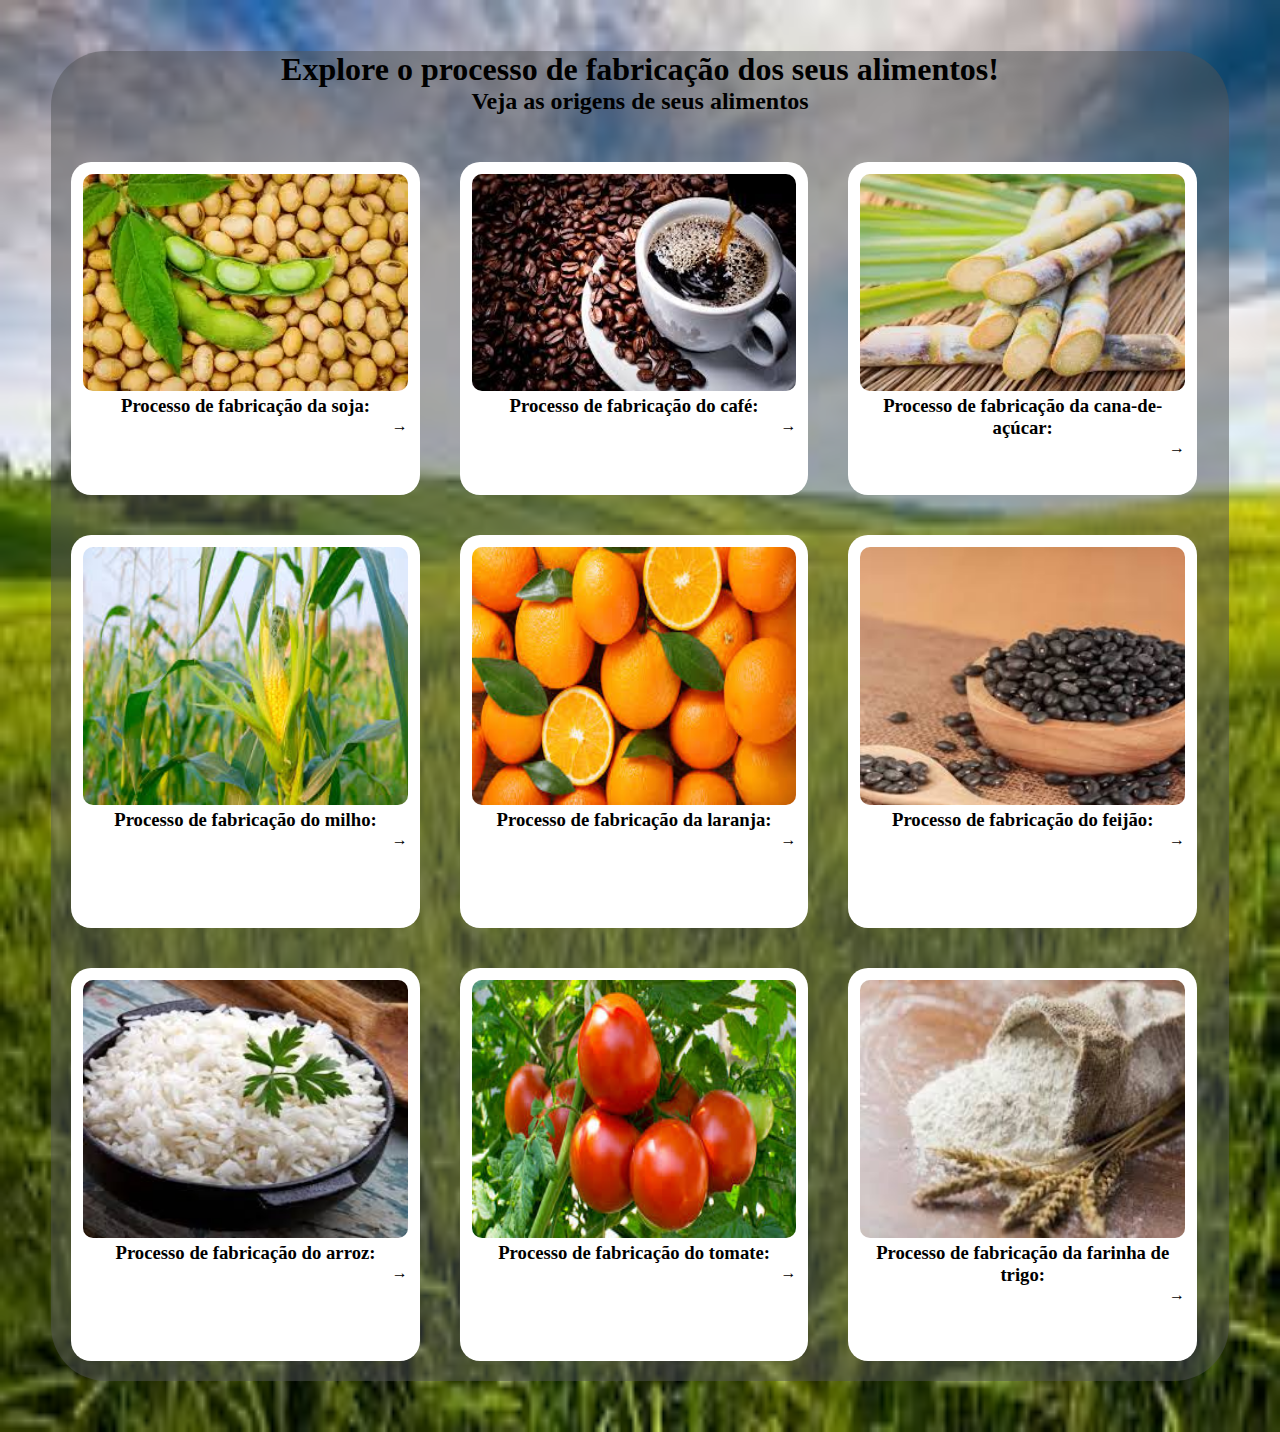
==== index.html @ d68f98e9 "n" ====
<!DOCTYPE html>
<html lang="pt-br">

<head>
    <meta charset="UTF-8">
    <meta name="viewport" content="width=device-width, initial-scale=1.0">
    <link rel="stylesheet" href="style.css">
    <title>Agrinho</title>
    <link rel="preconnect" href="https://fonts.googleapis.com">
    <link rel="preconnect" href="https://fonts.gstatic.com" crossorigin>
    <link href="https://fonts.googleapis.com/css2?family=Italiana&display=swap" rel="stylesheet">
</head>
<header>
    <h1>Explore o processo de fabricação dos seus alimentos!</h1>
    <h2>Veja as origens de seus alimentos </h2>
</header>

<body>


    <section>
        <div>
        <img class="soja" src="soja.webp" alt="imagem de uma soja">
            <h3>Processo de fabricação da soja:</h3>
            <p class="lado">
                <a class="link" href="soja.html">→</a>
            </p>
        </div>

        <div>
        <img class="café" src="cafe.jpg" alt="imagem de um café">
            <h3>Processo de fabricação do café:</h3>
            <p class="lado">
                <a class="link" href="cafe.html">→</a>
            </p>
        </div>

        <div>
        <img class="cana" src="cana.jpg" alt="imagem de cana-de-açúcar">
            <h3>Processo de fabricação da cana-de-açúcar:</h3>
            <p class="lado">
                <a class="link" href="cana.html">→</a>
            </p>
        </div>

        <div>
        <img class="milho" src="milho.jpg" alt="imagem de um milho">
            <h3>Processo de fabricação do milho:</h3>
            <p class="lado">
                <a class="link" href="milho.html">→</a>
            </p>
        </div>

        <div>
        <img class="laranja" src="laranja.jpg" alt="imagem de uma laranja">
            <h3>Processo de fabricação da laranja:</h3>
            <p class="lado">
                <a class="link" href="larai.html">→</a>
            </p>
        </div>

        <div>
        <img class="feijão" src="feijao.jpg" alt="imagem de um feilão">
            <h3>Processo de fabricação do feijão:</h3>
            <p class="lado">
                <a class="link" href="feijin.html">→</a>
            </p>
        </div>

        <div>
        <img class="arroz" src="arroz.jpg" alt="imagem de um arroz">
            <h3>Processo de fabricação do arroz:</h3>
            <p class="lado">
                <a class="link" href="arroz.html">→</a>
            </p>
        </div>

        <div>
        <img class="tomate" src="tomate.jpg" alt="imagem de um tomate">
            <h3>Processo de fabricação do tomate:</h3>
            <p class="lado">
                <a class="link" href="tomatin.html">→</a>
            </p>
        </div>

        <div>
        <img class="farinha" src="farinha.jpg" alt="imagem de uma farinha">
            <h3>Processo de fabricação da farinha de trigo:</h3>
            <p class="lado">
                <a class="link" href="farinha.html">→</a>
            </p>
            
        </div>
        


    </section>


</body>

</html>
---- style.css ----
*{
margin: 0%;
padding: 0%;
box-sizing: border-box;
}
body{
   background-image: url(campo.jpg);
   background-size: 100% 100%;
}

header{
    text-align: center;
    background-color: rgb(82 83 85 / 50%);
    margin: 4%;
    margin-bottom: 0;
    border-radius: 55px 55px 0 0;
}
section{
    text-align: center;
    background-color: rgb(82 83 85 / 50%);
    margin: 4%;
    margin-top: 0;
    border-radius: 0 0 55px 55px;
    display: grid;
    grid-template-columns: 33% 33% 33%;
    padding-top: 27px; 
}

div{
    background-color: white;
    border-radius: 20px;
    padding: 12px;
    margin: 20px;
    grid-template-columns: 50% 50%
}
img{
width: 100%;
height: 70%;
border-radius: 10px;
}

.link{
    text-decoration: none;
    color: black;
}

.lado{
    text-align: end;
}
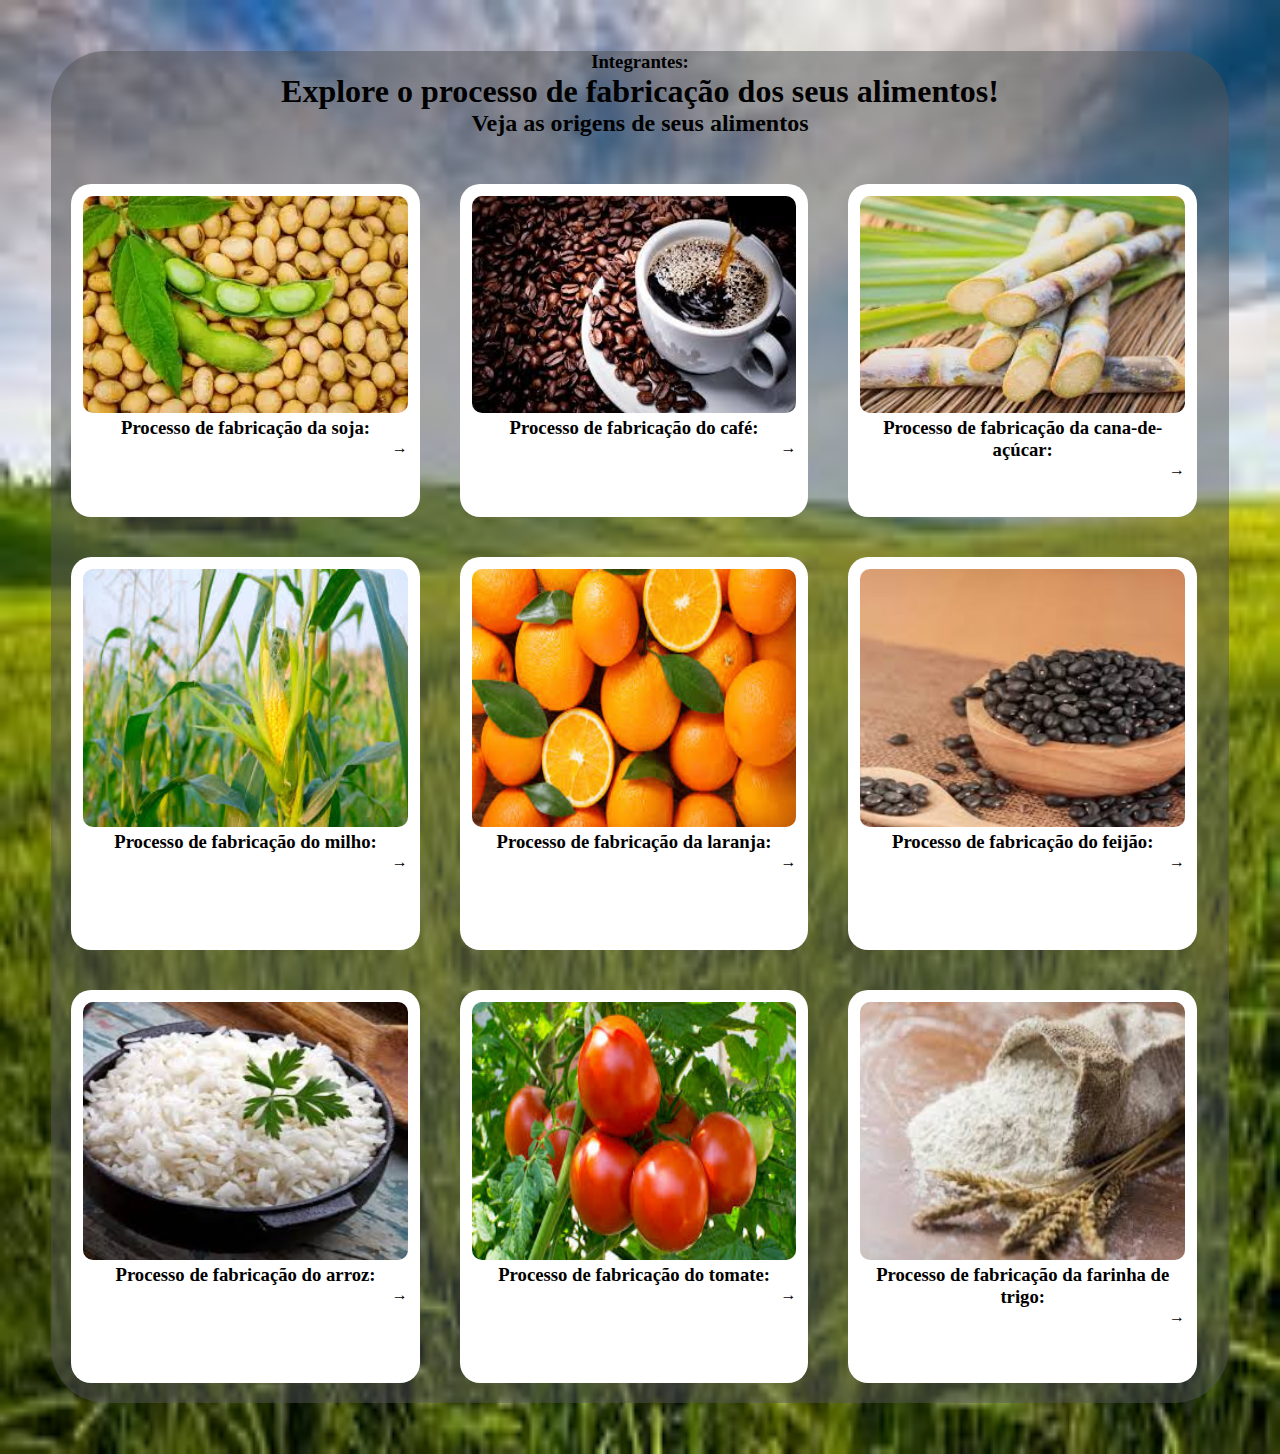
==== commit e5d1d464: "b" ====
--- a/index.html
+++ b/index.html
@@ -11,8 +11,10 @@
     <link href="https://fonts.googleapis.com/css2?family=Italiana&display=swap" rel="stylesheet">
 </head>
 <header>
+    <h3>Integrantes:</h3>
     <h1>Explore o processo de fabricação dos seus alimentos!</h1>
     <h2>Veja as origens de seus alimentos </h2>
+
 </header>
 
 <body>
--- a/style.css
+++ b/style.css
@@ -5,7 +5,7 @@
 }
 body{
    background-image: url(campo.jpg);
-   background-size: 100% 100%;
+   background-size: 100%;
 }
 
 header{
@@ -21,8 +21,6 @@
     margin: 4%;
     margin-top: 0;
     border-radius: 0 0 55px 55px;
-    display: grid;
-    grid-template-columns: 33% 33% 33%;
     padding-top: 27px; 
 }
 
@@ -34,7 +32,7 @@
     grid-template-columns: 50% 50%
 }
 img{
-width: 100%;
+width: 80%;
 height: 70%;
 border-radius: 10px;
 }
@@ -50,3 +48,20 @@
 
 
 
+
+
+
+@media screen and (min-width:700px){
+    body{
+        background-size: 100% 100%;
+     }
+
+     section{
+        display: grid;
+    grid-template-columns: 33% 33% 33%;
+     }
+
+     img{
+        width: 100%;
+     }
+}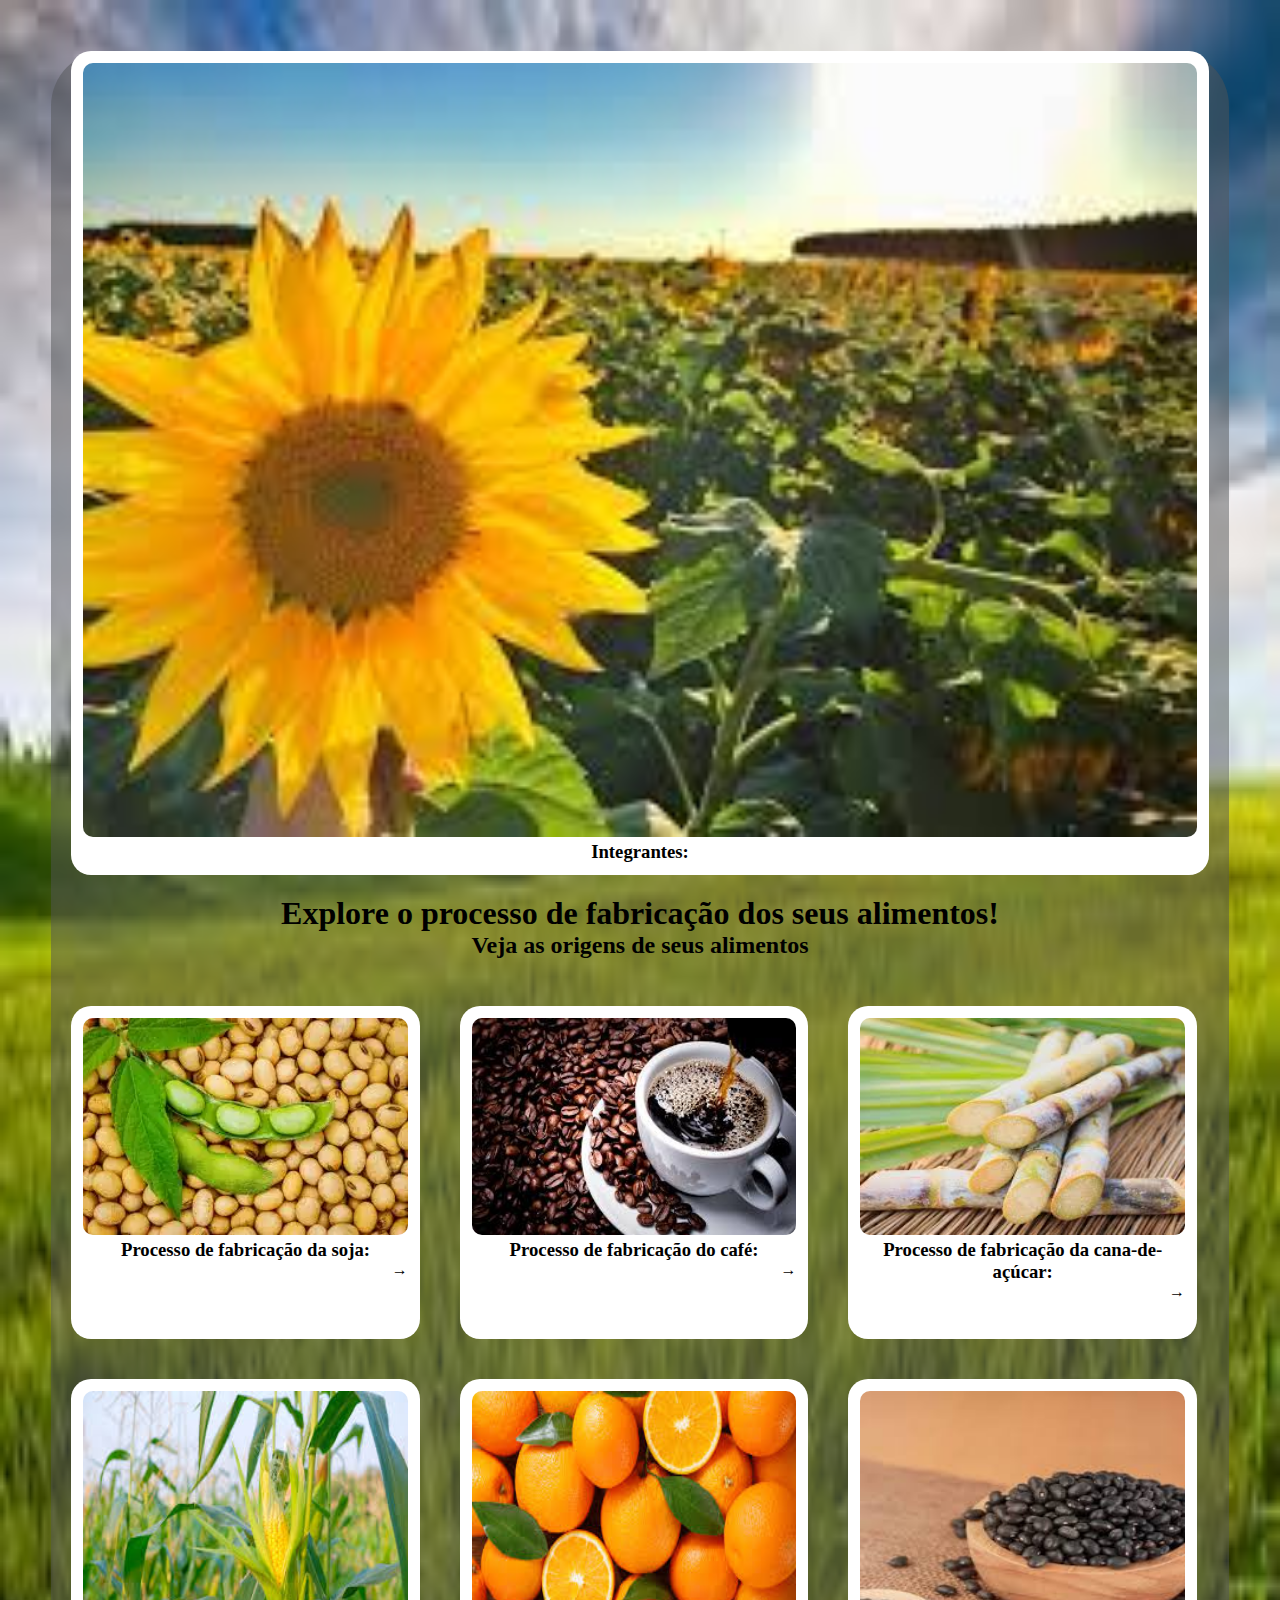
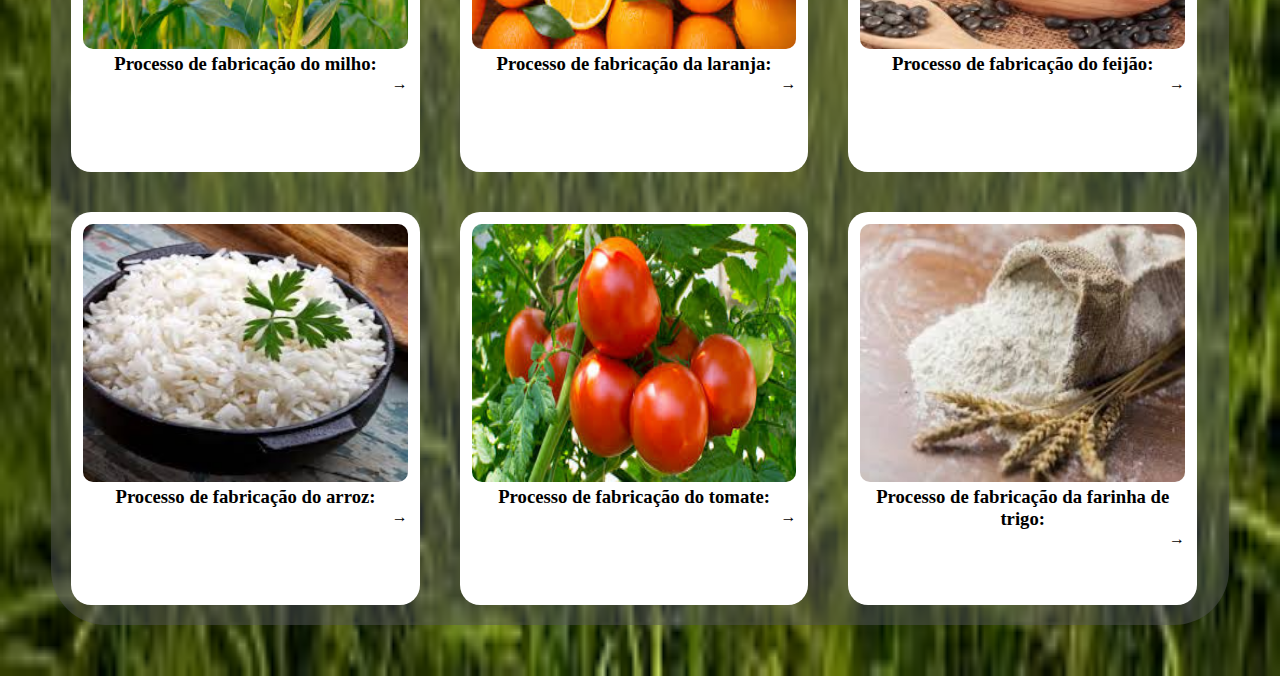
==== commit 6cbcbebb: "n" ====
--- a/index.html
+++ b/index.html
@@ -11,7 +11,11 @@
     <link href="https://fonts.googleapis.com/css2?family=Italiana&display=swap" rel="stylesheet">
 </head>
 <header>
-    <h3>Integrantes:</h3>
+<div>
+<img class="flor" src="images.jpg" alt="imagem de flores">
+  <h3>Integrantes:</h3>  
+</div>
+    
     <h1>Explore o processo de fabricação dos seus alimentos!</h1>
     <h2>Veja as origens de seus alimentos </h2>
 
--- a/style.css
+++ b/style.css
@@ -51,6 +51,8 @@
 
 
 
+
+
 @media screen and (min-width:700px){
     body{
         background-size: 100% 100%;
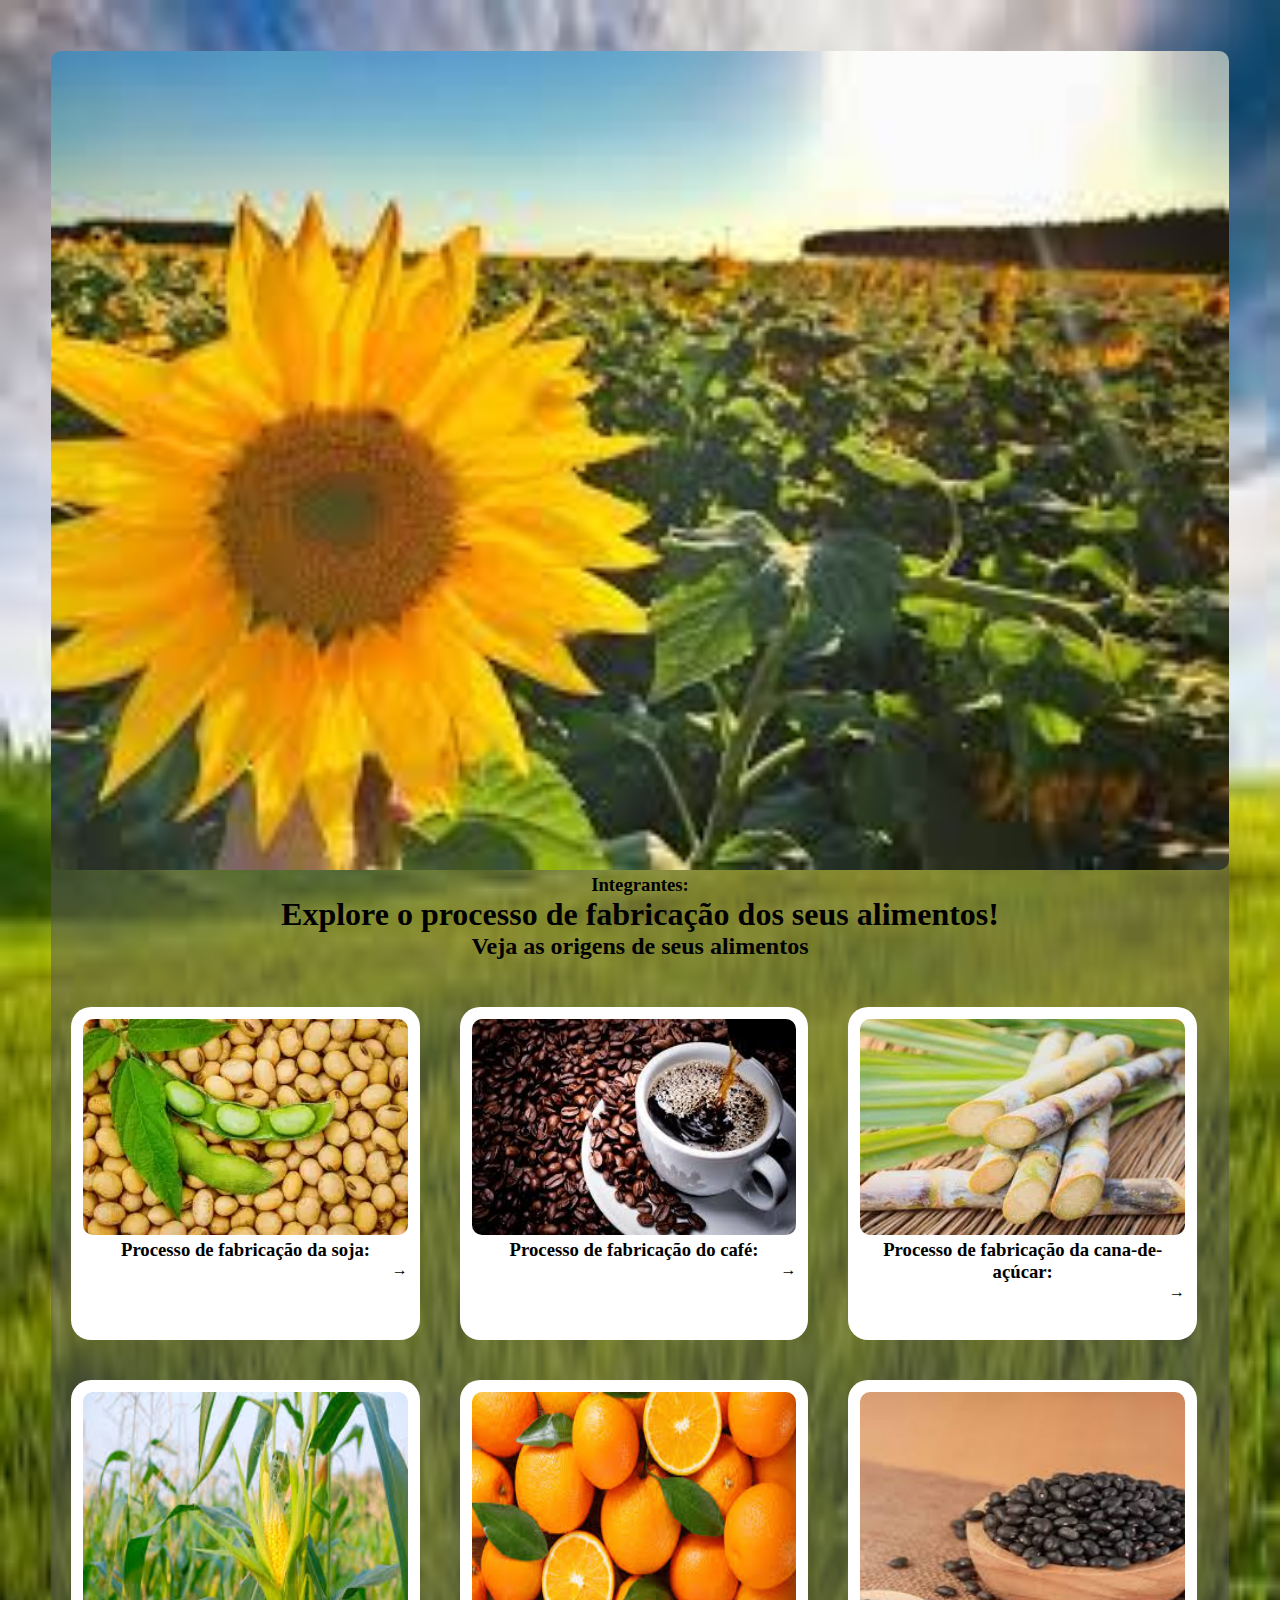
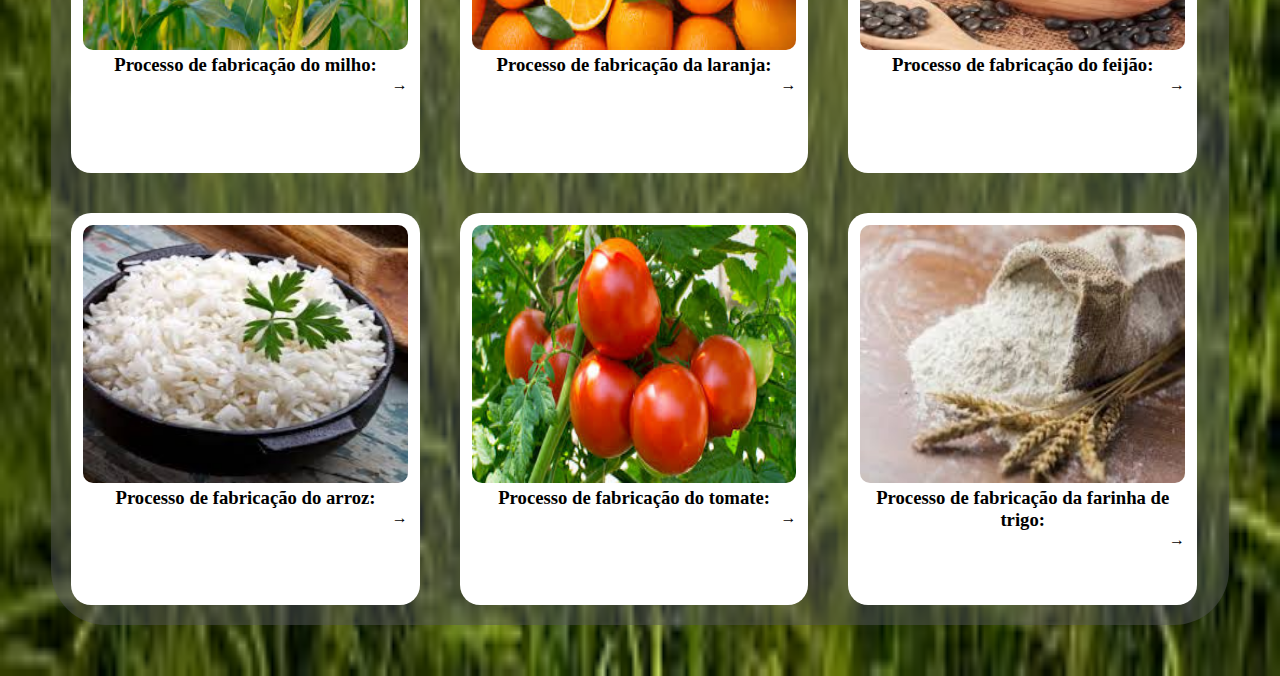
==== commit 6409637c: "y" ====
--- a/index.html
+++ b/index.html
@@ -11,10 +11,10 @@
     <link href="https://fonts.googleapis.com/css2?family=Italiana&display=swap" rel="stylesheet">
 </head>
 <header>
-<div>
+<div2>
 <img class="flor" src="images.jpg" alt="imagem de flores">
   <h3>Integrantes:</h3>  
-</div>
+</div2>
     
     <h1>Explore o processo de fabricação dos seus alimentos!</h1>
     <h2>Veja as origens de seus alimentos </h2>
--- a/style.css
+++ b/style.css
@@ -30,6 +30,11 @@
     padding: 12px;
     margin: 20px;
     grid-template-columns: 50% 50%
+}
+
+div2{
+
+
 }
 img{
 width: 80%;
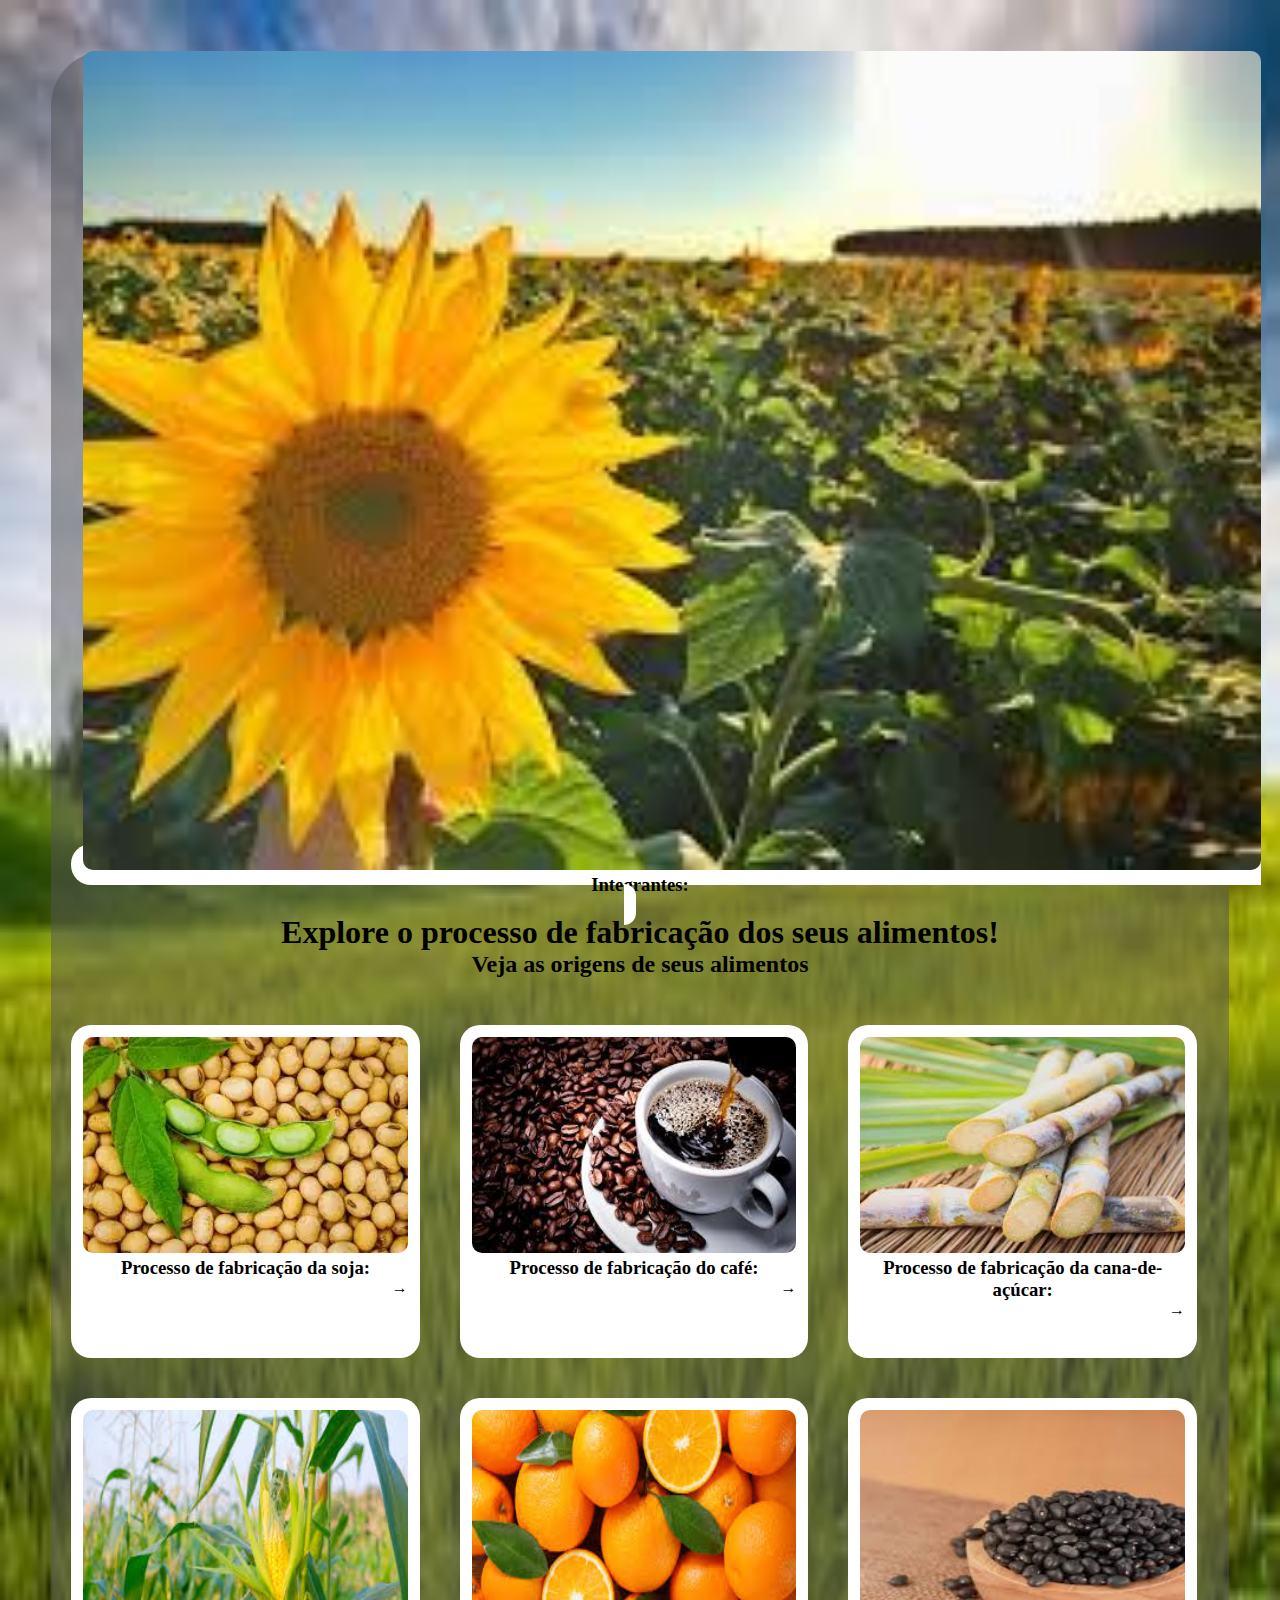
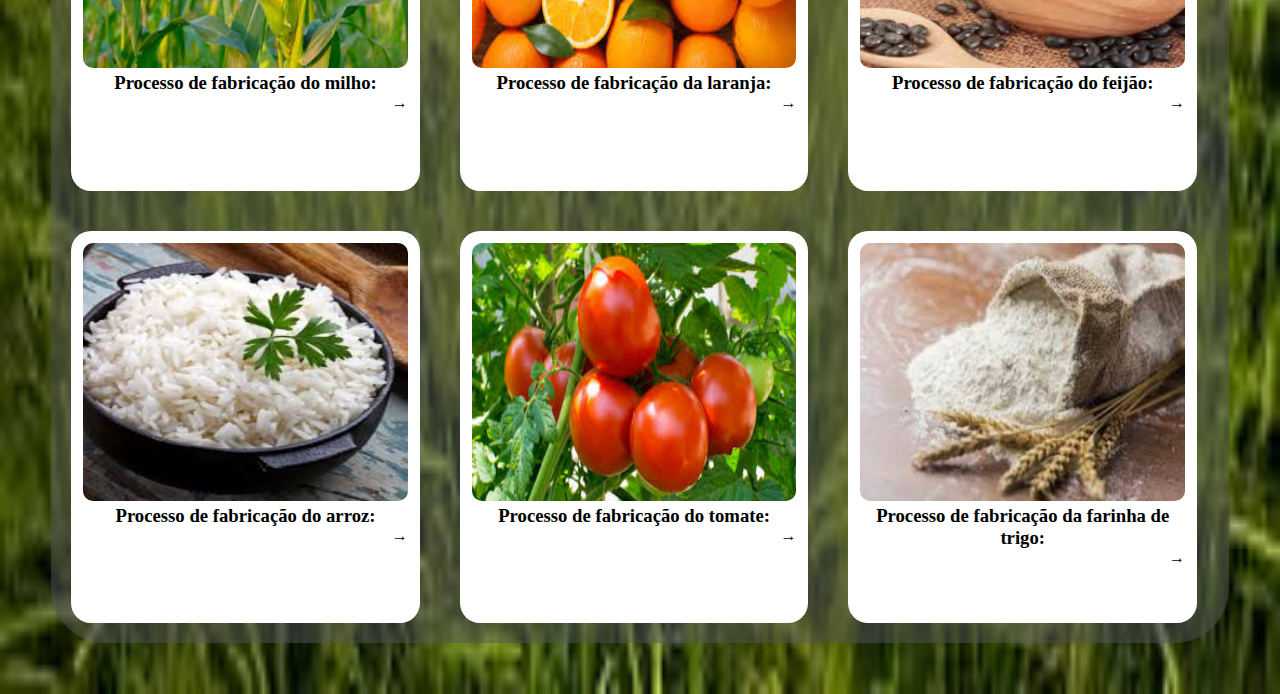
==== commit 479051db: "." ====
--- a/index.html
+++ b/index.html
@@ -11,6 +11,7 @@
     <link href="https://fonts.googleapis.com/css2?family=Italiana&display=swap" rel="stylesheet">
 </head>
 <header>
+    
 <div2>
 <img class="flor" src="images.jpg" alt="imagem de flores">
   <h3>Integrantes:</h3>  
--- a/style.css
+++ b/style.css
@@ -33,8 +33,10 @@
 }
 
 div2{
-
-
+    background-color: white;
+    border-radius: 20px;
+    padding: 12px;
+    margin: 20px;
 }
 img{
 width: 80%;
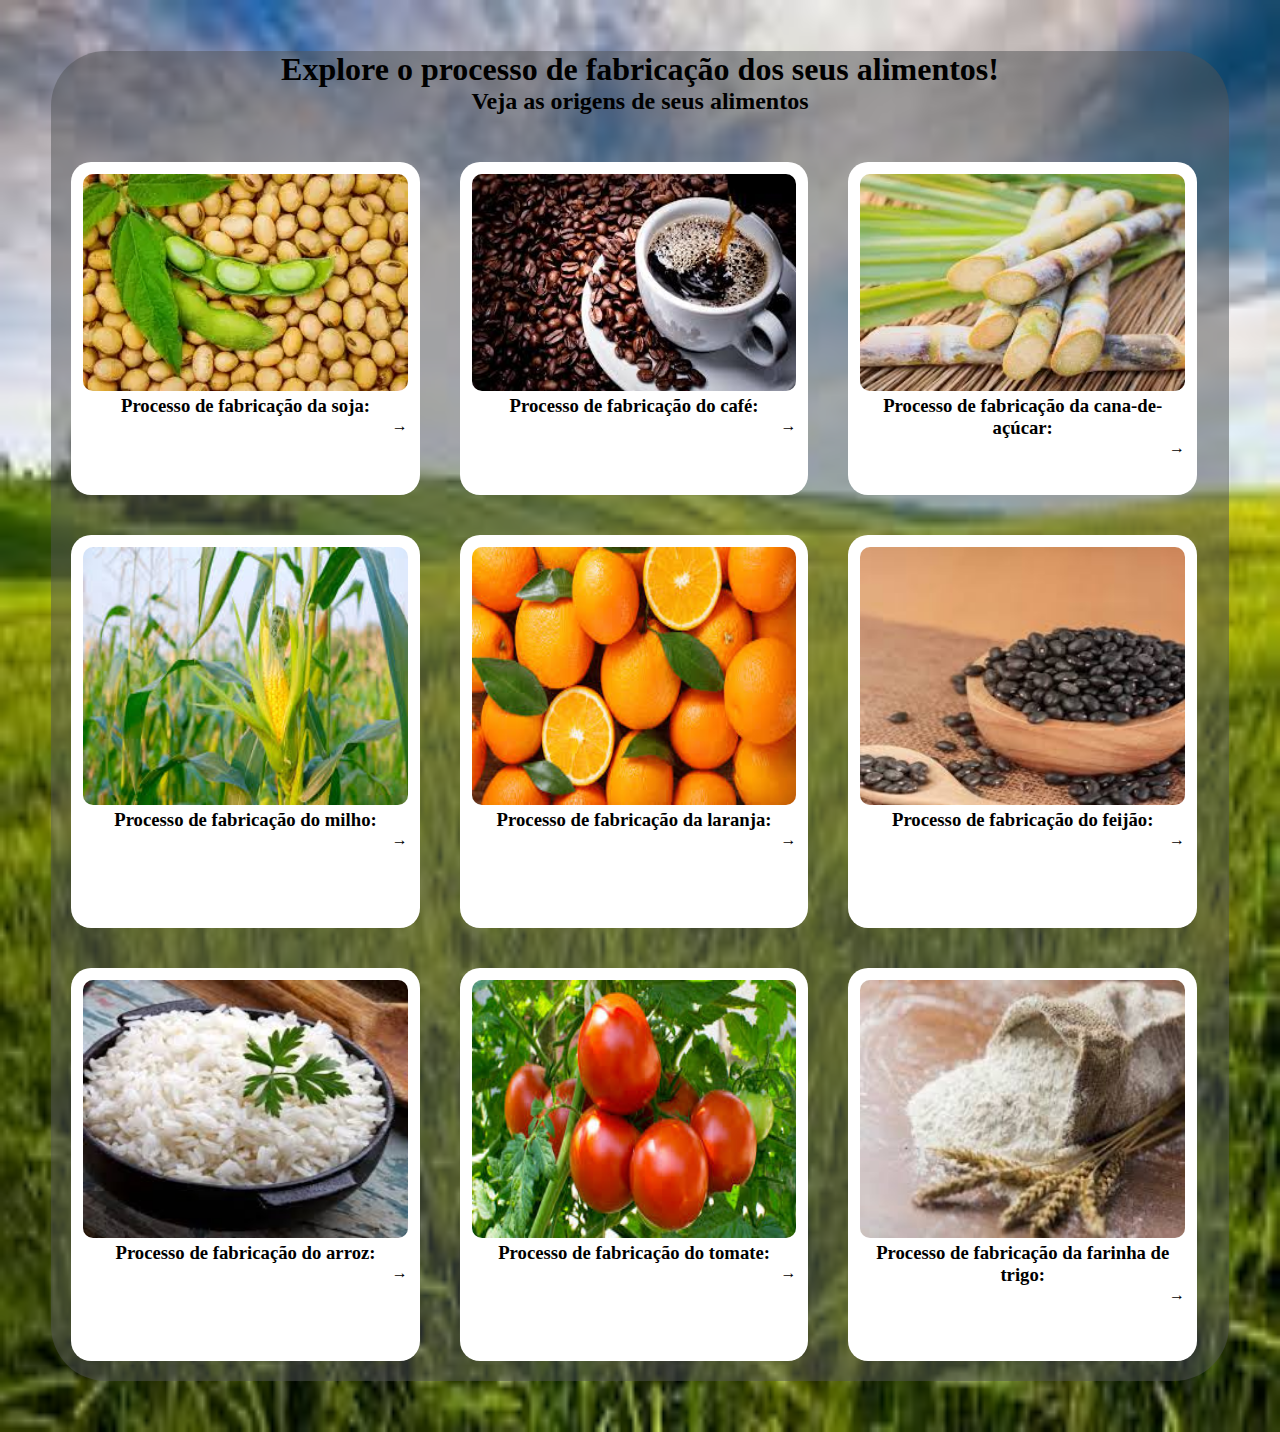
==== commit ed151a29: "reg" ====
--- a/index.html
+++ b/index.html
@@ -12,10 +12,6 @@
 </head>
 <header>
     
-<div2>
-<img class="flor" src="images.jpg" alt="imagem de flores">
-  <h3>Integrantes:</h3>  
-</div2>
     
     <h1>Explore o processo de fabricação dos seus alimentos!</h1>
     <h2>Veja as origens de seus alimentos </h2>
--- a/style.css
+++ b/style.css
@@ -32,12 +32,6 @@
     grid-template-columns: 50% 50%
 }
 
-div2{
-    background-color: white;
-    border-radius: 20px;
-    padding: 12px;
-    margin: 20px;
-}
 img{
 width: 80%;
 height: 70%;
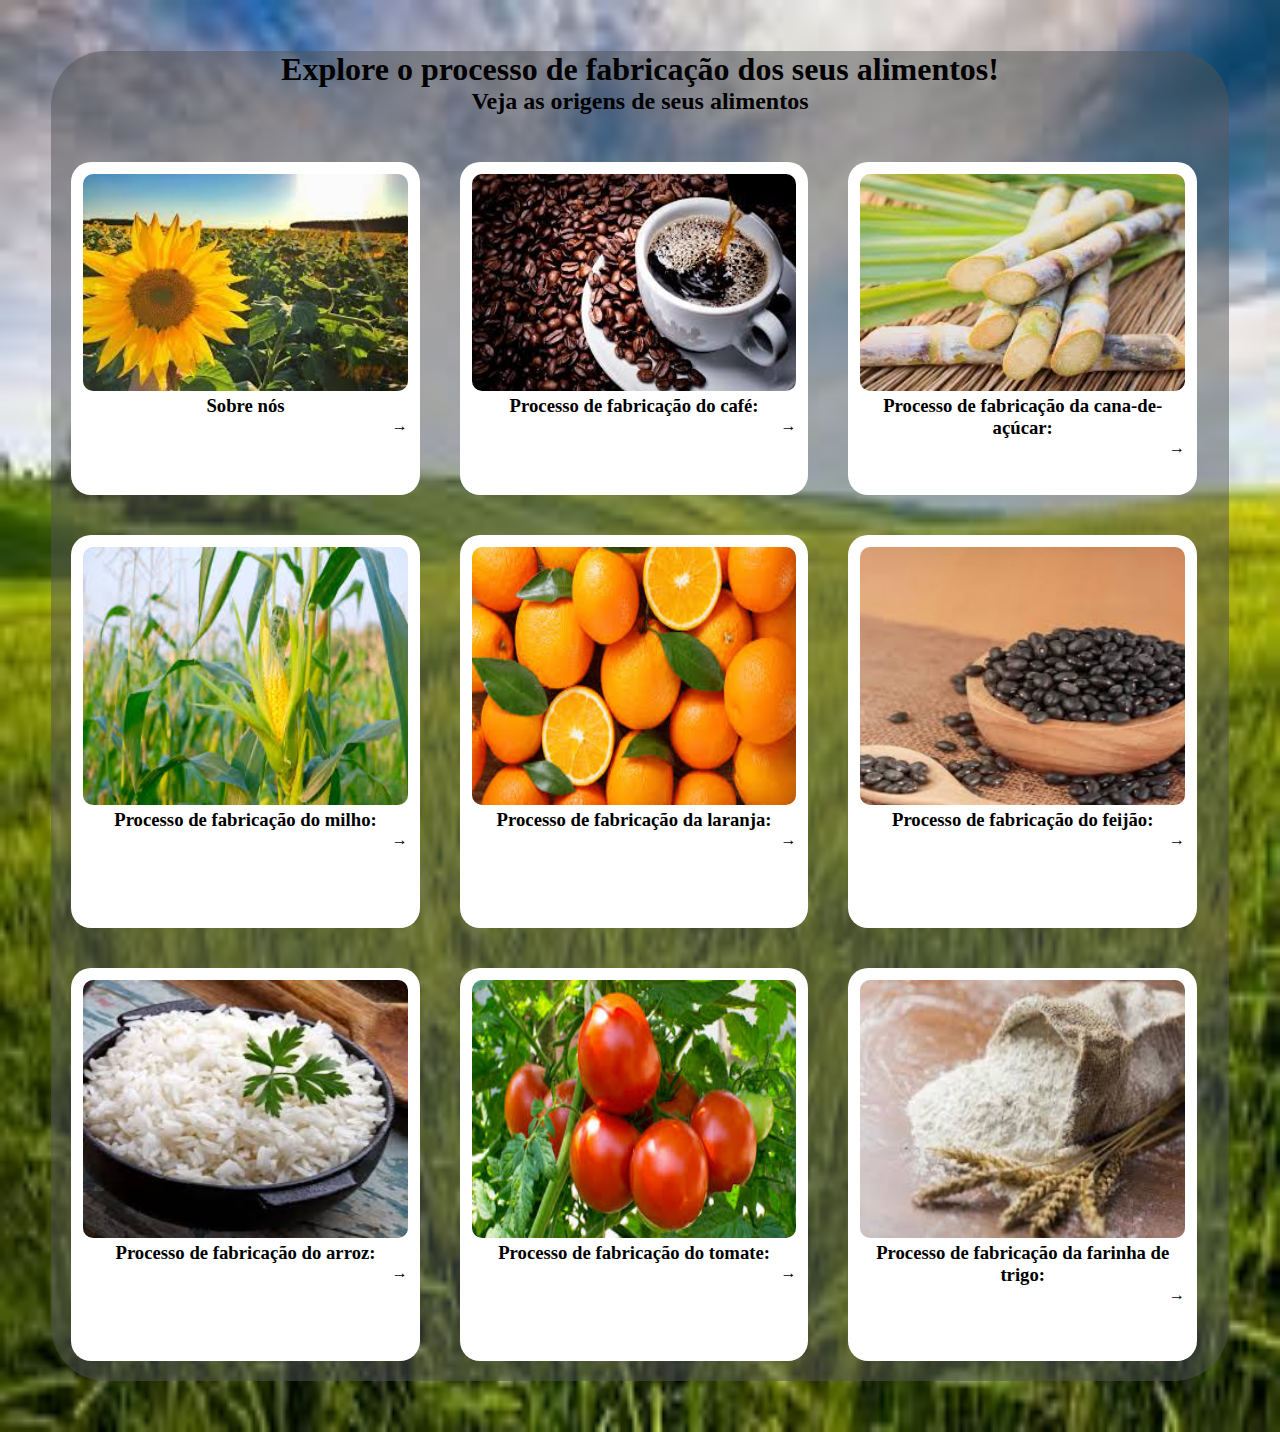
==== commit 3af8b39b: "asd" ====
--- a/index.html
+++ b/index.html
@@ -23,8 +23,8 @@
 
     <section>
         <div>
-        <img class="soja" src="soja.webp" alt="imagem de uma soja">
-            <h3>Processo de fabricação da soja:</h3>
+        <img class="sobre nós" src="images.jpg" alt="imagem de um girassol">
+            <h3>Sobre nós</h3>
             <p class="lado">
                 <a class="link" href="soja.html">→</a>
             </p>
